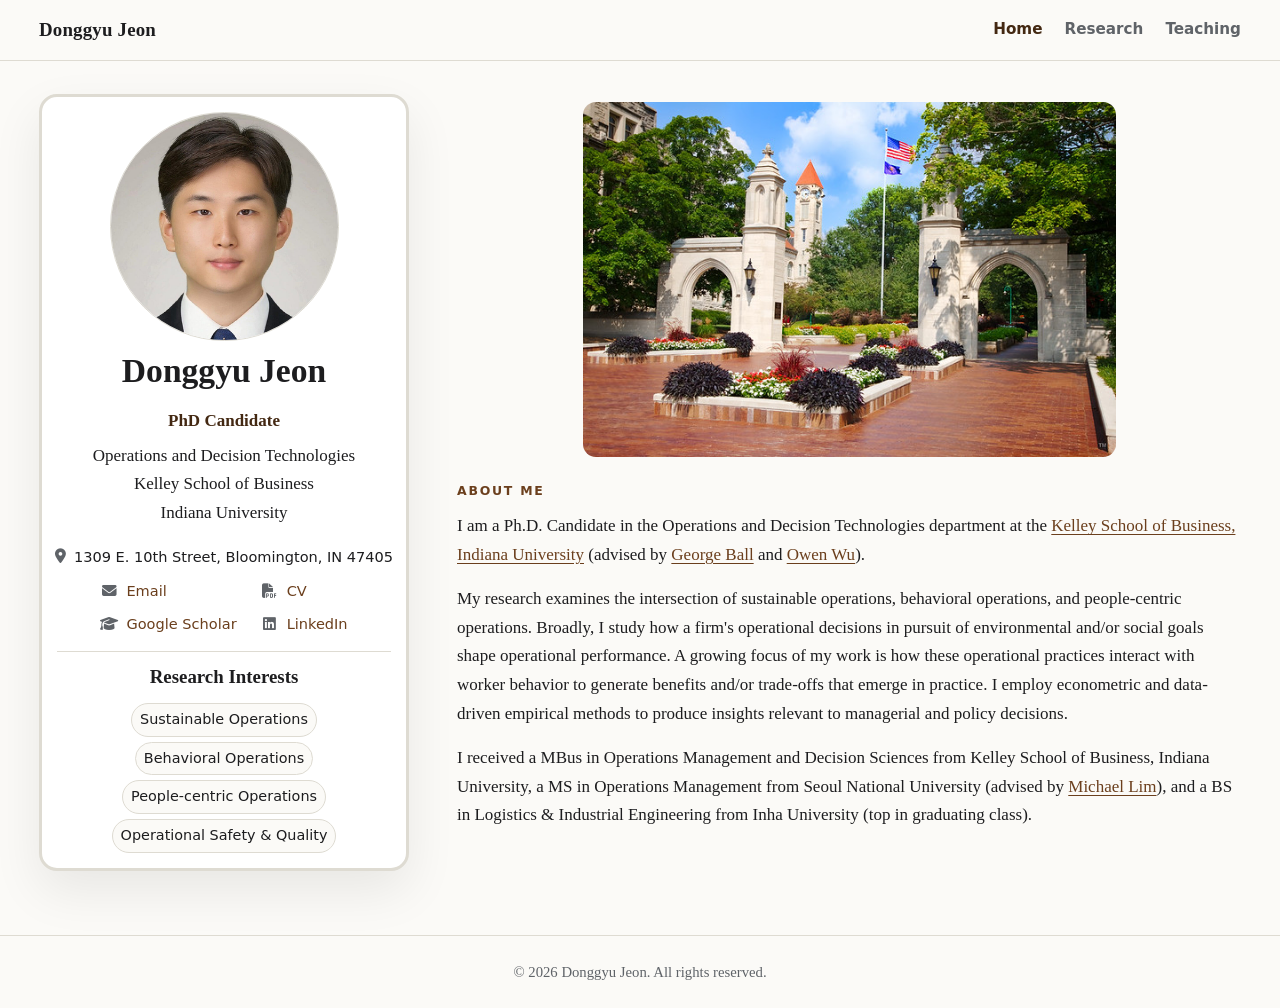
==== index.html @ 2375a30e "Add files via upload" ====
<!doctype html>
<html lang="en">
<head>
  <meta charset="utf-8">
  <meta name="viewport" content="width=device-width, initial-scale=1">
  <meta name="google-site-verification" content="pufh_SvVPBR8MTpUoHnnyNUAm93OOTKPel-WEnBpqVw">
  <title>Donggyu Jeon</title>
  <meta name="description" content="I am a Ph.D. Candidate at the Kelley School of Business, Indiana University.">
  <meta name="author" content="Donggyu Jeon">
  <meta name="robots" content="index, follow">
  <link rel="canonical" href="https://jeon-donggyu.github.io/">
  <meta property="og:title" content="Donggyu Jeon">
  <meta property="og:site_name" content="Donggyu Jeon">
  <meta property="og:description" content="Research, teaching, and CV of Donggyu Jeon, Ph.D. Candidate at the Kelley School of Business, Indiana University.">
  <meta property="og:type" content="website">
  <meta property="og:url" content="https://jeon-donggyu.github.io/">
  <meta property="og:image" content="https://jeon-donggyu.github.io/assets/img/profile.jpg">

  <link rel="icon" type="image/png" sizes="96x96" href="https://jeon-donggyu.github.io/assets/img/favicon-profile-96.png">
  <link rel="stylesheet" href="https://cdnjs.cloudflare.com/ajax/libs/font-awesome/6.5.1/css/all.min.css">
  <link rel="stylesheet" href="assets/css/styles.css">
  
  <script type="application/ld+json">
  {
    "@context": "https://schema.org",
    "@type": "WebSite",
    "name": "Donggyu Jeon",
    "alternateName": [
      "Donggyu Jeon's Website",
      "jeon-donggyu.github.io"
    ],
    "url": "https://jeon-donggyu.github.io/"
  }
  </script>

  <script type="application/ld+json">
  {
    "@context": "https://schema.org",
    "@type": "Person",
    "name": "Donggyu Jeon",
    "url": "https://jeon-donggyu.github.io/",
    "image": "https://jeon-donggyu.github.io/assets/img/profile.jpg",
    "jobTitle": "Ph.D. Candidate",
    "description": "Ph.D. Candidate in Operations and Decision Technologies at the Kelley School of Business, Indiana University.",
    "affiliation": {
      "@type": "CollegeOrUniversity",
      "name": "Indiana University",
      "url": "https://kelley.iu.edu/index.html"
    },
    "sameAs": [
      "https://scholar.google.com/citations?user=BOpmwdIAAAAJ&hl=en",
      "https://www.linkedin.com/in/donggyu-jeon-35aa60219/"
    ]
  }
  </script>
</head>
<body class="home-page">
  <a class="skip-link" href="#main">Skip to main content</a>

  <header class="site-header">
    <div class="container nav-wrap">
      <a class="brand" href="index.html" aria-label="Home" style="font-family: 'Times New Roman', Times, serif !important;">Donggyu Jeon</a>
      <button class="nav-toggle" aria-expanded="false" aria-controls="site-nav">Menu</button>
      <nav id="site-nav" class="site-nav" aria-label="Main navigation">
        <a href="index.html">Home</a>
        <a href="research.html">Research</a>
        <a href="teaching.html">Teaching</a>
        <!-- <a href="resources.html">Resources</a> -->
        <!-- <a href="cv.html">CV</a> -->
        <!-- <a href="contact.html">Contact</a> -->
      </nav>
    </div>
  </header>

  <main id="main">
    <section class="hero section">
      <div class="container hero-grid">
        <div class="profile-card">
          <img
            src="assets/img/profile.jpg"
            alt="Portrait of Donggyu Jeon"
            class="profile-photo"
          >

          <h1 style="font-family: 'Times New Roman', Times, serif !important;"> Donggyu Jeon </h1>
          <p class="subtitle">PhD Candidate</p>

          <p class="affiliation">
            Operations and Decision Technologies <br>
            Kelley School of Business <br>
            Indiana University
          </p>

          <div class="profile-contact" aria-label="Contact and professional links">
            <p class="profile-address">
              <i class="fa-solid fa-location-dot" aria-hidden="true"></i>
              <span>1309 E. 10th Street, Bloomington, IN 47405</span>
            </p>

            <div class="profile-links-grid">

              <!-- First row -->
              <a href="mailto:djeon93@iu.edu">
                <i class="fa-solid fa-envelope" aria-hidden="true"></i>
                <span>Email</span>
              </a>

              <a href="assets/files/Jeon_CV.pdf"
                target="_blank"
                rel="noopener">
                <i class="fa-solid fa-file-pdf" aria-hidden="true"></i>
                <span>CV</span>
              </a>

              <!-- Second row -->
              <a href="https://scholar.google.com/citations?user=BOpmwdIAAAAJ&hl=en&oi=ao"
                target="_blank"
                rel="noopener">
                <i class="fa-solid fa-graduation-cap" aria-hidden="true"></i>
                <span>Google Scholar</span>
              </a>

              <a href="https://www.linkedin.com/in/donggyu-jeon-35aa60219/"
                target="_blank"
                rel="noopener">
                <i class="fa-brands fa-linkedin" aria-hidden="true"></i>
                <span>LinkedIn</span>
              </a>

            </div>
          </div>

          <div class="profile-interests" aria-labelledby="profile-interests-title">
            <h2 id="profile-interests-title">Research Interests</h2>

            <ul class="tag-list profile-interest-list">
              <li>Sustainable Operations</li>
              <li>Behavioral Operations</li>
              <li>People-centric Operations</li>
              <li>Operational Safety &amp; Quality</li>
            </ul>
          </div>
        </div>

        <div class="intro-copy">
          <!-- <img src="assets/img/Kelley-Entrance.jpg" alt="Portrait of IUKelley" class="kelley-photo"> -->
          <img src="assets/img/iu-sample.jpg" alt="Portrait of IUKelley" class="kelley-photo">
          <p class="eyebrow">About Me</p>
          <!-- <h2>I study [short, plain-English description of your research agenda].</h2> -->
          <p>
            I am a Ph.D. Candidate in the Operations and Decision Technologies department at the 
            <a href="https://kelley.iu.edu/index.html" target="_blank">Kelley School of Business, Indiana University</a> 
            (advised by <a href="https://kelley.iu.edu/faculty-research/faculty-directory/profile.html?id=GPBALL" target="_blank">George Ball</a> and <a href="https://kelley.iu.edu/faculty-research/faculty-directory/profile.html?id=OWENWU" target="_blank">Owen Wu</a>). 
          </p>
          <p>
            My research examines the intersection of sustainable operations, behavioral operations, and people-centric operations. 
            Broadly, I study how a firm's operational decisions in pursuit of environmental and/or social goals shape operational performance.
            A growing focus of my work is how these operational practices interact with worker behavior to generate benefits and/or trade-offs that emerge in practice. 
            I employ econometric and data-driven empirical methods to produce insights relevant to managerial and policy decisions.
          </p>
          <p>
            I received a MBus in Operations Management and Decision Sciences from Kelley School of Business, Indiana University, 
            a MS in Operations Management from Seoul National University (advised by <a href="https://sites.google.com/view/milim" target="_blank">Michael Lim</a>), 
            and a BS in Logistics & Industrial Engineering from Inha University (top in graduating class).
          </p>
          <!-- <div class="button-row">
            <a class="button" href="research.html">View research</a>
            <a class="button button-secondary" href="assets/files/cv.pdf">Download CV</a>
          </div> -->
        </div>
      </div>
    </section>
    
    <!-- <section class="section section-muted home-bottom">
      <div class="container home-news-center">
        <h2>Recent and Upcoming</h2>

        <ul class="news-list">
          <li>
            <time datetime="2026-11">Nov 2026:</time>
            Presenting at 2026 INFORMS Annual Meeting.
          </li>

          <li>
            <time datetime="2026-08">August 2026:</time>
            New working paper posted on SSRN.
          </li>

          <li>
            <time datetime="2026-05">May 2026:</time>
            Teaching [Course Name].
          </li>
        </ul>
      </div>
    </section> -->
  </main>

  <footer class="site-footer">
    <div class="container footer-wrap">
      <p>&copy; <span id="year"></span> Donggyu Jeon. All rights reserved.</p>
      <!-- <p><a href="mailto:djeon93@iu.edu">djeon93@iu.edu</a></p> -->
    </div>
  </footer>

  <script src="assets/js/main.js"></script>
</body>
</html>
---- assets/css/styles.css ----
:root {
  --bg: #fbfaf7;
  --panel: #ffffff;
  --text: #1d1d1f;
  --muted: #5f6368;
  --line: #dedbd2;
  --accent: #6b3f1d;
  --accent-dark: #432812;
  --accent-soft: #f0e5d8;
  --max-width: 1202px;
  --radius: 18px;
  --shadow: 0 20px 50px rgba(0, 0, 0, 0.08);
}

* {
  box-sizing: border-box;
}

html {
  scroll-behavior: smooth;
}

body {
  margin: 0;
  background: var(--bg);
  color: var(--text);
  font-family: Cambria, "Times New Roman", Times, serif;
  font-size: 17px;
  line-height: 1.68;
}

img {
  max-width: 100%;
  display: block;
}

.kelley-photo {
    width: 100%;          /* Reduces the width (Adjust this percentage to scale it up or down) */
    max-width: 533px;    /* Puts a hard ceiling on how large it can grow on big screens */
    margin: 0.5rem auto 1.5rem auto; /* Centers the image if it's smaller than the column */
    border-radius: 13px;  /* Optional: gives it those clean, soft corners like your profile card */
}

a {
  color: var(--accent);
  text-underline-offset: 0.18em;
}

a:hover {
  color: var(--accent-dark);
}

.container {
  width: min(100% - 32px, var(--max-width));
  margin-inline: auto;
}

.narrow {
  max-width: 820px;
}

.section {
  padding: 64px 0;
}

.section-muted {
  background: #f3efe7;
  border-block: 1px solid var(--line);
}

.skip-link {
  position: absolute;
  left: -999px;
  top: 8px;
  z-index: 999;
  background: var(--text);
  color: #fff;
  padding: 8px 12px;
  border-radius: 8px;
}

.skip-link:focus {
  left: 8px;
}

.site-header {
  position: sticky;
  top: 0;
  z-index: 20;
  background: rgba(251, 250, 247, 0.92);
  backdrop-filter: blur(14px);
  border-bottom: 1px solid var(--line);
}

.nav-wrap {
  display: flex;
  align-items: center;
  justify-content: space-between;
  min-height: 60px;
  gap: 24px;
}

.brand {
  font-weight: 700;
  font-size: 1.18rem;
  color: var(--text);
  text-decoration: none;
  letter-spacing: 0.01em;
}

.site-nav {
  display: flex;
  align-items: center;
  gap: 22px;
  font-family: ui-sans-serif, system-ui, -apple-system, BlinkMacSystemFont, "Segoe UI", sans-serif;
  font-size: 0.95rem;
}

.site-nav a {
  color: var(--muted);
  text-decoration: none;
  font-weight: 600;
}

.site-nav a:hover,
.site-nav a[aria-current="page"] {
  color: var(--accent-dark);
}

.nav-toggle {
  display: none;
  border: 1px solid var(--line);
  background: var(--panel);
  border-radius: 999px;
  padding: 8px 12px;
  font: inherit;
}

.hero {
  padding-top: 33px;
}

.hero-grid {
  display: grid;
  grid-template-columns: 330px 1fr;
  gap: 56px;
  align-items: center;
}

.profile-card {
  background: var(--panel);
  border: 3px solid var(--line);
  border-radius: var(--radius);
  padding: 15px;
  box-shadow: var(--shadow);
  text-align: center;
}

.profile-photo {
  width: 229px;
  height: 229px;
  object-fit: cover;
  border-radius: 50%;
  margin: 0 auto 10px;
  border: 1px solid var(--line);
}

h1,
h2,
h3 {
  line-height: 1.2;
  margin: 0 0 16px;
}

h1 {
  font-size: clamp(1.5rem, 4vw, 2.1rem);
}

h2 {
  font-size: clamp(1.45rem, 2.5vw, 2.05rem);
}

h3 {
  font-size: 1.18rem;
}

p {
  margin: 0 0 16px;
}

.subtitle {
  color: var(--accent-dark);
  font-weight: 700;
  margin-bottom: 6px;
}

.affiliation {
    white-space: nowrap;
}
.lead,
.paper-meta {
  margin-bottom: 1px;
  font-size: 0.96rem;
}
.small-text {
  color: var(--muted);
}

.lead {
  font-size: 1.15rem;
  margin-bottom: 36px;
}

.eyebrow {
  color: var(--accent);
  font-family: ui-sans-serif, system-ui, -apple-system, BlinkMacSystemFont, "Segoe UI", sans-serif;
  font-size: 0.78rem;
  letter-spacing: 0.14em;
  text-transform: uppercase;
  font-weight: 800;
  margin-bottom: 10px;
}

.icon-row,
.button-row,
.paper-links {
  display: flex;
  flex-wrap: wrap;
  justify-content: center;
  gap: 10px;
  margin-top: 18px;
}

.icon-row a,
.paper-links a {
  display: inline-flex;
  align-items: center;
  justify-content: center;
  min-height: 34px;
  padding: 5px 10px;
  border: 1px solid var(--line);
  border-radius: 999px;
  background: var(--bg);
  font-family: ui-sans-serif, system-ui, -apple-system, BlinkMacSystemFont, "Segoe UI", sans-serif;
  font-size: 0.85rem;
  text-decoration: none;
}

.button {
  display: inline-flex;
  align-items: center;
  justify-content: center;
  min-height: 44px;
  padding: 10px 16px;
  border-radius: 999px;
  background: var(--accent);
  color: #fff;
  text-decoration: none;
  font-family: ui-sans-serif, system-ui, -apple-system, BlinkMacSystemFont, "Segoe UI", sans-serif;
  font-weight: 700;
}

.button:hover {
  color: #fff;
  background: var(--accent-dark);
}

.button-secondary {
  background: transparent;
  color: var(--accent-dark);
  border: 1px solid var(--accent);
}

.button-secondary:hover {
  background: var(--accent-soft);
  color: var(--accent-dark);
}

.two-column,
.contact-grid {
  display: grid;
  grid-template-columns: 1fr 1fr;
  gap: 48px;
}

.tag-list {
  list-style: none;
  display: flex;
  flex-wrap: wrap;
  gap: 10px;
  padding: 0;
  margin: 16px 0 0;
}

.tag-list li {
  background: var(--panel);
  border: 1px solid var(--line);
  border-radius: 999px;
  padding: 8px 12px;
  font-family: ui-sans-serif, system-ui, -apple-system, BlinkMacSystemFont, "Segoe UI", sans-serif;
  font-size: 0.92rem;
}

.compact-list,
.news-list {
  padding-left: 1.2rem;
  margin: 0;
}

.compact-list li,
.news-list li {
  margin-bottom: 3px;
}

.news-list time {
  font-weight: 700;
  color: var(--accent-dark);
}

.quote-card,
.info-card,
.cv-note,
.paper {
  background: var(--panel);
  border: 1px solid var(--line);
  border-radius: var(--radius);
  padding: 24px;
}

.quote-card {
  font-size: 1.2rem;
  box-shadow: var(--shadow);
}

.paper-section {
  margin-top: 44px;
}

.paper {
  margin-top: 18px;
}

.paper-links {
  justify-content: flex-start;
  list-style: none;
  padding: 0;
  margin: 12px 0 16px;
}

.status {
  color: var(--accent-dark);
  font-weight: 700;
}

details {
  border-top: 1px solid var(--line);
  padding-top: 12px;
}

summary {
  cursor: pointer;
  color: var(--accent-dark);
  font-weight: 700;
}

.card-list {
  display: grid;
  gap: 18px;
}

blockquote {
  border-left: 4px solid var(--accent);
  margin: 0;
  padding-left: 18px;
  color: var(--muted);
}

address {
  font-style: normal;
}

code {
  background: var(--accent-soft);
  border-radius: 6px;
  padding: 2px 5px;
}

.site-footer {
  border-top: 1px solid var(--line);
  padding: 24px 0;
  color: var(--muted);
}

.footer-wrap {
  display: flex;
  justify-content: center;
  gap: 16px;
  flex-wrap: wrap;
  font-size: 0.92rem;
  text-align: center;
}

.footer-wrap p {
  margin: 0;
}

@media (max-width: 760px) {
  body {
    font-size: 16px;
  }

  .section {
    padding: 44px 0;
  }

  .nav-wrap {
    min-height: 64px;
  }

  .nav-toggle {
    display: inline-flex;
  }

  .site-nav {
    position: absolute;
    top: 60px;
    left: 16px;
    right: 16px;
    display: none;
    flex-direction: column;
    align-items: stretch;
    gap: 0;
    background: var(--panel);
    border: 1px solid var(--line);
    border-radius: 14px;
    padding: 8px;
    box-shadow: var(--shadow);
  }

  .site-nav.open {
    display: flex;
  }

  .site-nav a {
    padding: 10px 12px;
    border-radius: 10px;
  }

  .site-nav a:hover,
  .site-nav a[aria-current="page"] {
    background: var(--accent-soft);
  }

  .hero-grid,
  .two-column,
  .contact-grid {
    grid-template-columns: 1fr;
    gap: 28px;
  }

  
  .profile-card {
    max-width: 380px;
    margin-inline: auto;
  }
}

/* Compact research page layout */

.research-page {
  padding-top: 19px;
  padding-bottom: 30px;
}

.research-page .narrow {
  max-width: 950px;
}

.research-page h1 {
  font-size: clamp(2.1rem, 3.2vw, 2.65rem);
  margin-bottom: 18px;
}

.research-page .paper-section {
  margin-top: 19px;
}

.research-page h1 + .paper-section {
  margin-top: 10px;
}

.research-page .paper-section h2 {
  font-size: clamp(1.45rem, 2.2vw, 1.71rem);
  margin-bottom: 1px;
}

.research-page .work-progress h2 {
  margin-bottom: 9px;
}

.research-page .work-progress .compact-list li {
  margin-bottom: 3px;
}

.research-page .work-progress .compact-list li:last-child {
  margin-bottom: 1px;
}

.research-page .paper {
  margin-top: 11px;
  padding: 16px 20px;
  border-radius: 14px;
}

.research-page .paper h3 {
  font-size: 1.21rem;
  line-height: 1.18;
  margin-bottom: 5px;
}


.research-page .paper-meta {
  font-size: 1.03rem;
  line-height: 1.31;
  margin-bottom: 3px;
}

.research-page .paper-links {
  display: inline-flex;
  margin: 6px 6px 0 0;
  gap: 6px;
  vertical-align: middle;
}

.research-page .paper-links a {
  min-height: 28px;
  padding: 3px 9px;
  font-size: 0.73rem;
}

.research-page .paper details {
  display: inline-block;
  margin: 6px 0 0;
  padding: 0;
  border-top: 0;
  vertical-align: middle;
}

.research-page .paper summary {
  display: inline-flex;
  align-items: center;
  min-height: 28px;
  padding: 3px 9px;
  border: 1px solid var(--line);
  border-radius: 999px;
  background: var(--bg);
  color: var(--accent);
  font-family: ui-sans-serif, system-ui, -apple-system, BlinkMacSystemFont, "Segoe UI", sans-serif;
  font-size: 0.75rem;
  font-weight: 500;
  line-height: 1.2;
  cursor: pointer;
}

.research-page .paper summary::-webkit-details-marker {
  display: none;
}

.research-page .paper summary::before {
  content: "+";
  margin-right: 6px;
  font-weight: 700;
}

.research-page .paper details[open] {
  display: block;
  margin-top: 10px;
  padding-top: 10px;
  border-top: 1px solid var(--line);
}

.research-page .paper details[open] summary {
  margin-bottom: 8px;
}

.research-page .paper details[open] summary::before {
  content: "-";
}

.research-page .paper details p {
  font-size: 0.97rem;
  line-height: 1.45;
}

@media (max-width: 760px) {
  .research-page {
    padding-top: 26px;
    padding-bottom: 36px;
  }

  .research-page .paper {
    padding: 14px 16px;
  }
}

.research-page .compact-list li {
  font-size: 1.03rem;
  line-height: 1.65;
}

.research-page .paper-notes {
  margin: 10px 0 6px;
  padding-left: 1.98rem;
  font-size: 0.97rem;
  line-height: 1.27;
  color: var(--muted);
}

.research-page .paper-notes li {
  margin-bottom: 5px;
}

/* Profile contact block on home page */

@media (min-width: 761px) {
  .hero-grid {
    grid-template-columns: 370px 1fr;
    gap: 48px;
  }
}

.profile-contact {
  width: 100%;
  max-width: 100%;
  margin: 16px auto 0;
  text-align: center;
  font-family: ui-sans-serif, system-ui, -apple-system, BlinkMacSystemFont, "Segoe UI", sans-serif;
  font-size: 0.91rem;
  line-height: 1.8;
}

.profile-address {
  display: flex;
  align-items: center;
  justify-content: center;
  gap: 8px;
  margin: 0 0 8px;
  color: var(--text);
  white-space: nowrap;
}

.profile-contact a {
  display: inline-flex;
  align-items: center;
  justify-content: center;
  gap: 8px;
  color: var(--accent);
  text-decoration: none;
  font-weight: 500;
}

.profile-contact a:hover {
  color: var(--accent-dark);
  text-decoration: underline;
}

.profile-contact i {
  width: 1rem;
  text-align: center;
  color: var(--muted);
}

.profile-links-grid {
  display: grid;
  grid-template-columns: max-content max-content;
  justify-content: center;
  column-gap: 24px;
  row-gap: 7px;
  margin-top: 3px;
}

.profile-links-grid a {
  justify-content: flex-start;
}

.profile-links-grid i {
  width: 18px;
  flex-shrink: 0;
  text-align: center;
}

@media (max-width: 760px) {
  .profile-address {
    white-space: normal;
  }
}

/* Compact teaching page layout */

.teaching-page {
  padding-top: 19px;
  padding-bottom: 30px;
}

.teaching-page .narrow {
  max-width: 950px;
}

.teaching-page h1 {
  font-size: clamp(2.1rem, 3.2vw, 2.65rem);
  margin-bottom: 12px;
}

.teaching-page .card-list {
  gap: 12px;
}

.teaching-page .info-card {
  padding: 16px 20px;
  border-radius: 14px;
}

.teaching-page .info-card h2 {
  font-size: 1.33rem;
  line-height: 1.11;
  margin-bottom: 10px;
}

.teaching-page .info-card p {
  font-size: 1.03rem;
  line-height: 1.5;
  margin-bottom: 6px;
}

.teaching-page .info-card p:last-child {
  margin-top: 8px;
  margin-bottom: 0;
  line-height: 1.45;
}

.teaching-page .paper-section {
  margin-top: 28px;
}

.teaching-page .paper-section h2 {
  font-size: clamp(1.45rem, 2.2vw, 1.80rem);
  margin-bottom: 8px;
}

.teaching-page .tag-list {
  margin-top: 8px;
  gap: 6px;
}

.teaching-page .tag-list li {
  padding: 5px 10px;
  font-size: 0.90rem;
  line-height: 1.35;
}

.teaching-page blockquote {
  font-size: 0.98rem;
  line-height: 1.8;
  padding-left: 30px;
}

@media (max-width: 760px) {
  .teaching-page {
    padding-top: 26px;
    padding-bottom: 36px;
  }

  .teaching-page .info-card {
    padding: 14px 16px;
  }
}

.home-bottom {
  padding-top: 44px;
  padding-bottom: 44px;
}

.home-bottom h2 {
  margin-bottom: 12px;
}

.home-bottom .news-list li {
  margin-bottom: 8px;
}

/* Home page: profile-card research interests */

.home-page .profile-interests {
  margin-top: 14px;
  padding-top: 14px;
  border-top: 1px solid var(--line);
}

.home-page .profile-interests h2 {
  margin-bottom: 14px;
  font-size: 1.18rem;
}

.home-page .profile-interest-list {
  justify-content: center;
  gap: 5px;
  margin: 0px;
}

.home-page .profile-interest-list li {
  background: var(--bg);
  padding: 5px 8px;
  font-size: 0.90rem;
  line-height: 1.51;
}


/* Home page: centered Recent and Upcoming section */

.home-page .home-news-center {
  display: flex;
  flex-direction: column;
  align-items: center;
  text-align: center;
}

.home-page .home-news-center .news-list {
  width: min(100%, 500px);
  margin: auto;
  text-align: left;
}

.home-page .hero-grid {
  align-items: start;
}

@media (max-width: 760px) {
  .home-page .profile-interests {
    margin-top: 20px;
    padding-top: 18px;
  }

  .home-page .home-news-center .news-list {
    width: 100%;
  }
}
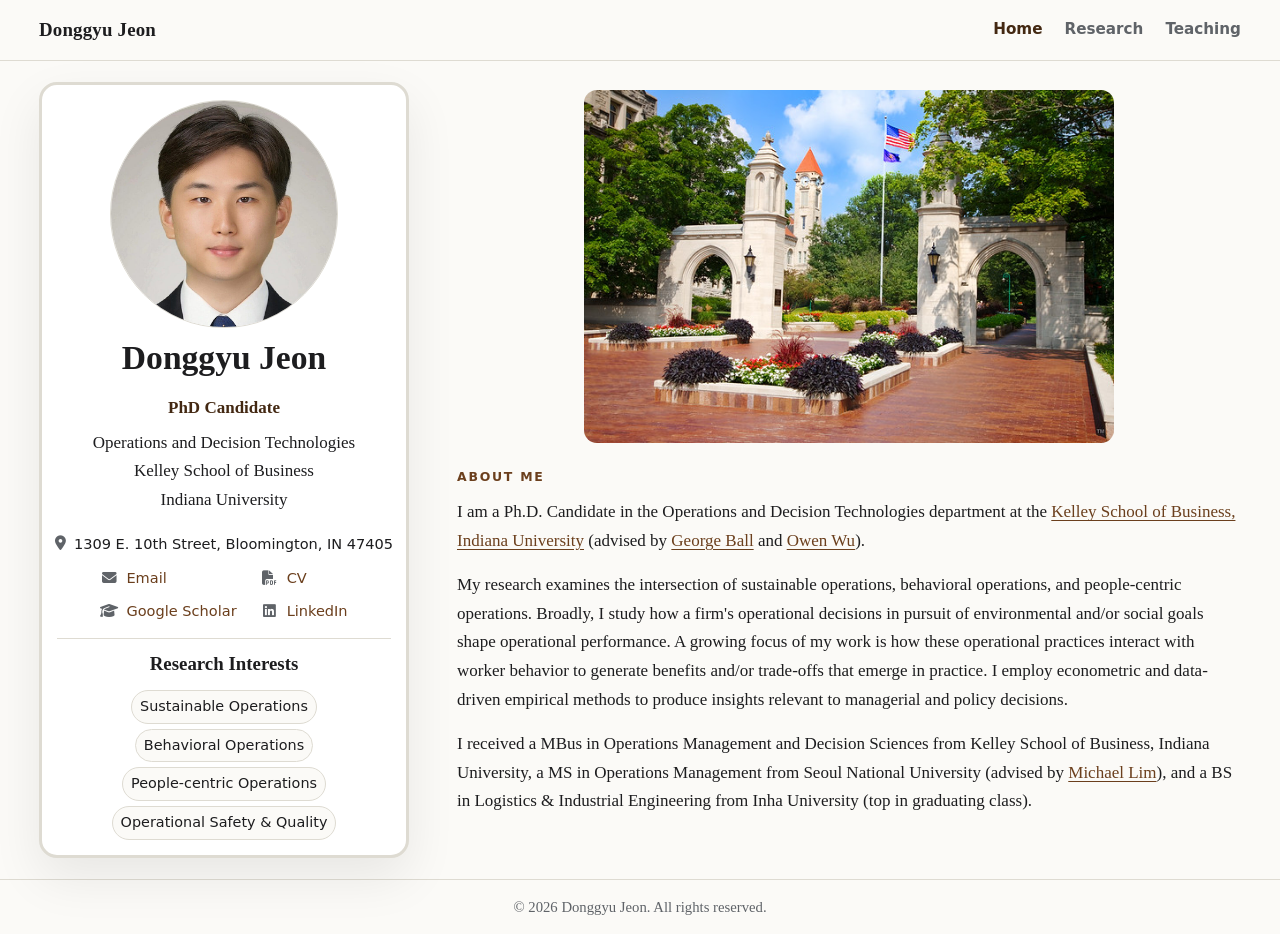
==== commit 1e2dae64: "Add files via upload" ====
--- a/index.html
+++ b/index.html
@@ -5,12 +5,12 @@
   <meta name="viewport" content="width=device-width, initial-scale=1">
   <meta name="google-site-verification" content="pufh_SvVPBR8MTpUoHnnyNUAm93OOTKPel-WEnBpqVw">
   <title>Donggyu Jeon</title>
-  <meta name="description" content="I am a Ph.D. Candidate at the Kelley School of Business, Indiana University.">
+  <meta name="description" content="I am a Ph.D. Candidate in the Operations and Decision Technologies department at the Kelley School of Business, Indiana University.">
   <meta name="author" content="Donggyu Jeon">
   <meta name="robots" content="index, follow">
   <link rel="canonical" href="https://jeon-donggyu.github.io/">
-  <meta property="og:title" content="Donggyu Jeon">
   <meta property="og:site_name" content="Donggyu Jeon">
+  <meta property="og:title" content="Donggyu Jeon | Indiana Kelley">
   <meta property="og:description" content="Research, teaching, and CV of Donggyu Jeon, Ph.D. Candidate at the Kelley School of Business, Indiana University.">
   <meta property="og:type" content="website">
   <meta property="og:url" content="https://jeon-donggyu.github.io/">
@@ -24,12 +24,12 @@
   {
     "@context": "https://schema.org",
     "@type": "WebSite",
+    "@id": "https://jeon-donggyu.github.io/#website",
+    "url": "https://jeon-donggyu.github.io/",
     "name": "Donggyu Jeon",
     "alternateName": [
-      "Donggyu Jeon's Website",
-      "jeon-donggyu.github.io"
-    ],
-    "url": "https://jeon-donggyu.github.io/"
+      "Jeon, Donggyu"
+    ]
   }
   </script>
 
@@ -37,11 +37,12 @@
   {
     "@context": "https://schema.org",
     "@type": "Person",
+    "@id": "https://jeon-donggyu.github.io/#person",
     "name": "Donggyu Jeon",
     "url": "https://jeon-donggyu.github.io/",
     "image": "https://jeon-donggyu.github.io/assets/img/profile.jpg",
     "jobTitle": "Ph.D. Candidate",
-    "description": "Ph.D. Candidate in Operations and Decision Technologies at the Kelley School of Business, Indiana University.",
+    "description": "Ph.D. Candidate in the Operations and Decision Technologies department at the Kelley School of Business, Indiana University.",
     "affiliation": {
       "@type": "CollegeOrUniversity",
       "name": "Indiana University",
--- a/assets/css/styles.css
+++ b/assets/css/styles.css
@@ -36,7 +36,7 @@
 
 .kelley-photo {
     width: 100%;          /* Reduces the width (Adjust this percentage to scale it up or down) */
-    max-width: 533px;    /* Puts a hard ceiling on how large it can grow on big screens */
+    max-width: 530px;    /* Puts a hard ceiling on how large it can grow on big screens */
     margin: 0.5rem auto 1.5rem auto; /* Centers the image if it's smaller than the column */
     border-radius: 13px;  /* Optional: gives it those clean, soft corners like your profile card */
 }
@@ -57,10 +57,6 @@
 
 .narrow {
   max-width: 820px;
-}
-
-.section {
-  padding: 64px 0;
 }
 
 .section-muted {
@@ -137,7 +133,11 @@
 }
 
 .hero {
-  padding-top: 33px;
+  padding-top: 21px;
+}
+
+.section {
+  padding: 21px 0;
 }
 
 .hero-grid {
@@ -157,8 +157,8 @@
 }
 
 .profile-photo {
-  width: 229px;
-  height: 229px;
+  width: 228px;
+  height: 228px;
   object-fit: cover;
   border-radius: 50%;
   margin: 0 auto 10px;
@@ -387,7 +387,7 @@
 
 .site-footer {
   border-top: 1px solid var(--line);
-  padding: 24px 0;
+  padding: 15px 0;
   color: var(--muted);
 }
 
@@ -468,21 +468,21 @@
 /* Compact research page layout */
 
 .research-page {
-  padding-top: 19px;
-  padding-bottom: 30px;
+  padding-top: 14px;
+  padding-bottom: 26px;
 }
 
 .research-page .narrow {
-  max-width: 950px;
+  max-width: 1014px;
 }
 
 .research-page h1 {
-  font-size: clamp(2.1rem, 3.2vw, 2.65rem);
-  margin-bottom: 18px;
+  font-size: clamp(2.1rem, 3.2vw, 2.60rem);
+  margin-bottom: 14px;
 }
 
 .research-page .paper-section {
-  margin-top: 19px;
+  margin-top: 17px;
 }
 
 .research-page h1 + .paper-section {
@@ -490,7 +490,7 @@
 }
 
 .research-page .paper-section h2 {
-  font-size: clamp(1.45rem, 2.2vw, 1.71rem);
+  font-size: clamp(1.05rem, 2.2vw, 1.71rem);
   margin-bottom: 1px;
 }
 
@@ -522,7 +522,7 @@
 .research-page .paper-meta {
   font-size: 1.03rem;
   line-height: 1.31;
-  margin-bottom: 3px;
+  margin-bottom: 5px;
 }
 
 .research-page .paper-links {
@@ -698,8 +698,8 @@
 /* Compact teaching page layout */
 
 .teaching-page {
-  padding-top: 19px;
-  padding-bottom: 30px;
+  padding-top: 14px;
+  padding-bottom: 26px;
 }
 
 .teaching-page .narrow {
@@ -707,7 +707,7 @@
 }
 
 .teaching-page h1 {
-  font-size: clamp(2.1rem, 3.2vw, 2.65rem);
+  font-size: clamp(2.1rem, 3.2vw, 2.60rem);
   margin-bottom: 12px;
 }
 
@@ -781,7 +781,7 @@
 }
 
 .home-bottom h2 {
-  margin-bottom: 12px;
+  margin-bottom: 1px;
 }
 
 .home-bottom .news-list li {
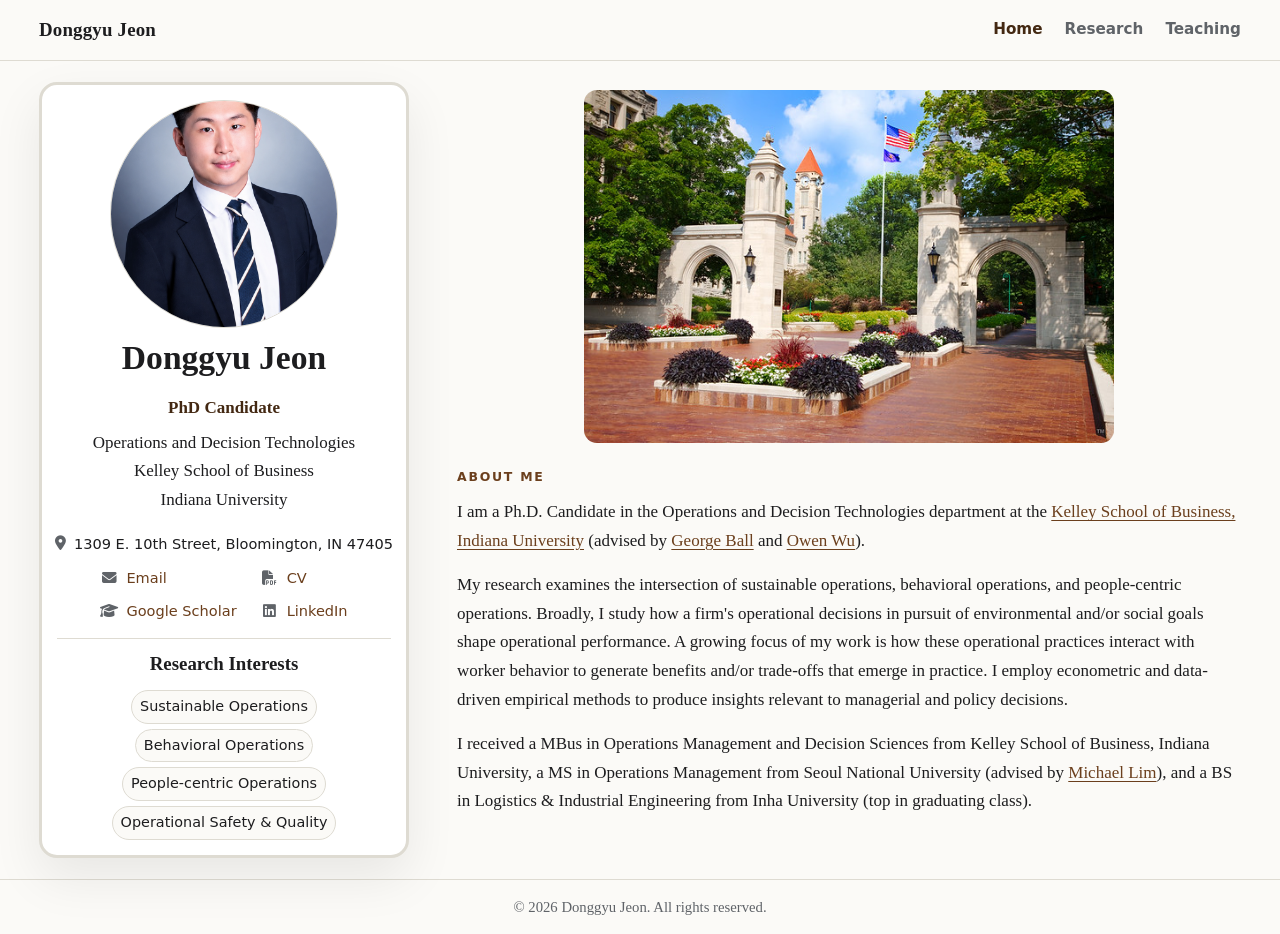
==== commit 315d72b1: "Add files via upload" ====
--- a/index.html
+++ b/index.html
@@ -4,7 +4,7 @@
   <meta charset="utf-8">
   <meta name="viewport" content="width=device-width, initial-scale=1">
   <meta name="google-site-verification" content="pufh_SvVPBR8MTpUoHnnyNUAm93OOTKPel-WEnBpqVw">
-  <title>Donggyu Jeon</title>
+  <title>Donggyu Jeon | Indiana Kelley</title>
   <meta name="description" content="I am a Ph.D. Candidate in the Operations and Decision Technologies department at the Kelley School of Business, Indiana University.">
   <meta name="author" content="Donggyu Jeon">
   <meta name="robots" content="index, follow">
@@ -14,7 +14,7 @@
   <meta property="og:description" content="Research, teaching, and CV of Donggyu Jeon, Ph.D. Candidate at the Kelley School of Business, Indiana University.">
   <meta property="og:type" content="website">
   <meta property="og:url" content="https://jeon-donggyu.github.io/">
-  <meta property="og:image" content="https://jeon-donggyu.github.io/assets/img/profile.jpg">
+  <meta property="og:image" content="https://jeon-donggyu.github.io/assets/img/profile.png">
 
   <link rel="icon" type="image/png" sizes="96x96" href="https://jeon-donggyu.github.io/assets/img/favicon-profile-96.png">
   <link rel="stylesheet" href="https://cdnjs.cloudflare.com/ajax/libs/font-awesome/6.5.1/css/all.min.css">
@@ -40,7 +40,7 @@
     "@id": "https://jeon-donggyu.github.io/#person",
     "name": "Donggyu Jeon",
     "url": "https://jeon-donggyu.github.io/",
-    "image": "https://jeon-donggyu.github.io/assets/img/profile.jpg",
+    "image": "https://jeon-donggyu.github.io/assets/img/profile.png",
     "jobTitle": "Ph.D. Candidate",
     "description": "Ph.D. Candidate in the Operations and Decision Technologies department at the Kelley School of Business, Indiana University.",
     "affiliation": {
@@ -78,7 +78,7 @@
       <div class="container hero-grid">
         <div class="profile-card">
           <img
-            src="assets/img/profile.jpg"
+            src="assets/img/profile.png"
             alt="Portrait of Donggyu Jeon"
             class="profile-photo"
           >
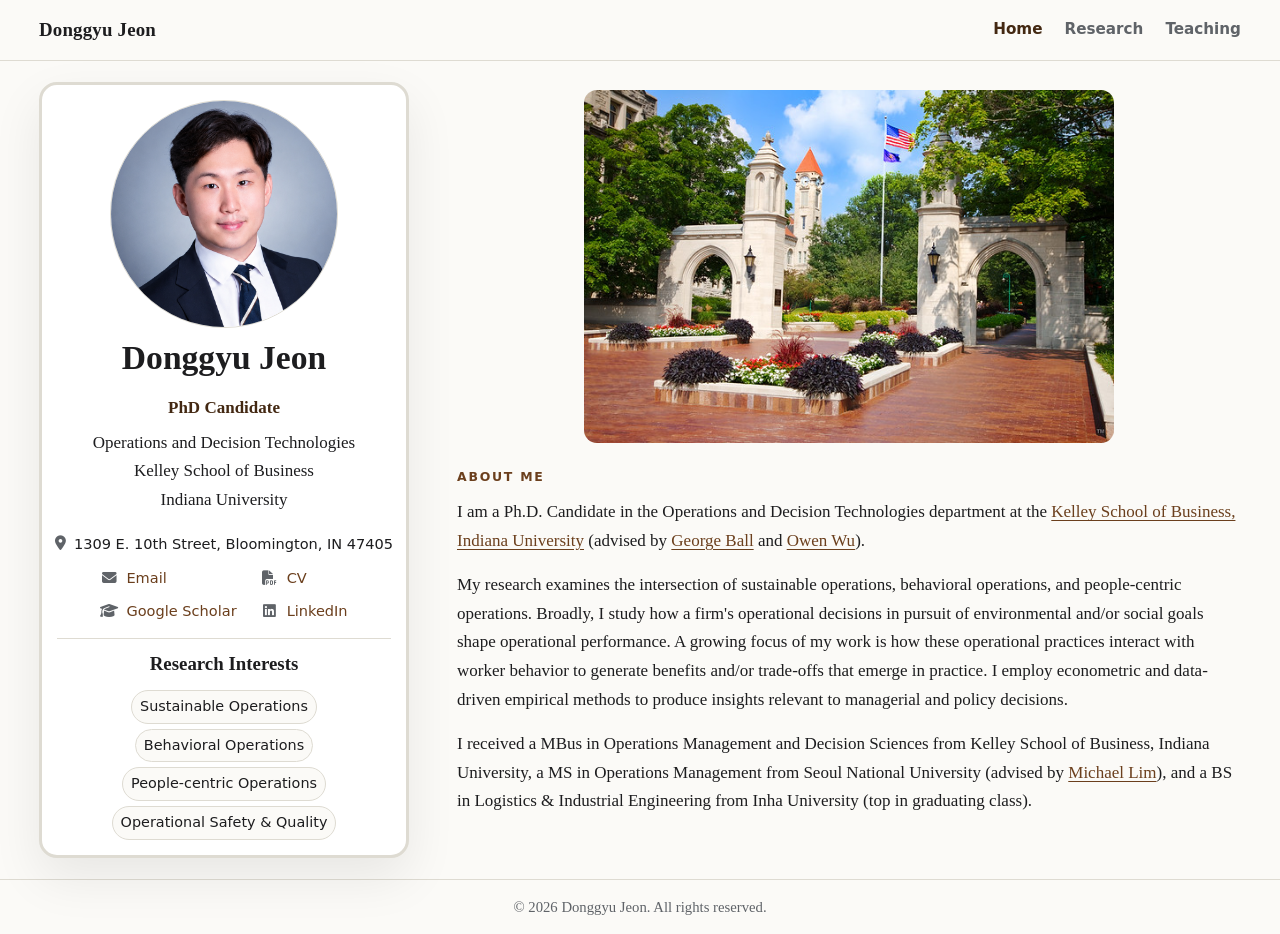
==== commit 30c9fbc7: "Add files via upload" ====
--- a/index.html
+++ b/index.html
@@ -16,7 +16,7 @@
   <meta property="og:url" content="https://jeon-donggyu.github.io/">
   <meta property="og:image" content="https://jeon-donggyu.github.io/assets/img/profile.png">
 
-  <link rel="icon" type="image/png" sizes="96x96" href="https://jeon-donggyu.github.io/assets/img/favicon-profile-96.png">
+  <link rel="icon" type="image/png" sizes="96x96" href="https://jeon-donggyu.github.io/assets/img/profile.png">
   <link rel="stylesheet" href="https://cdnjs.cloudflare.com/ajax/libs/font-awesome/6.5.1/css/all.min.css">
   <link rel="stylesheet" href="assets/css/styles.css">
   
